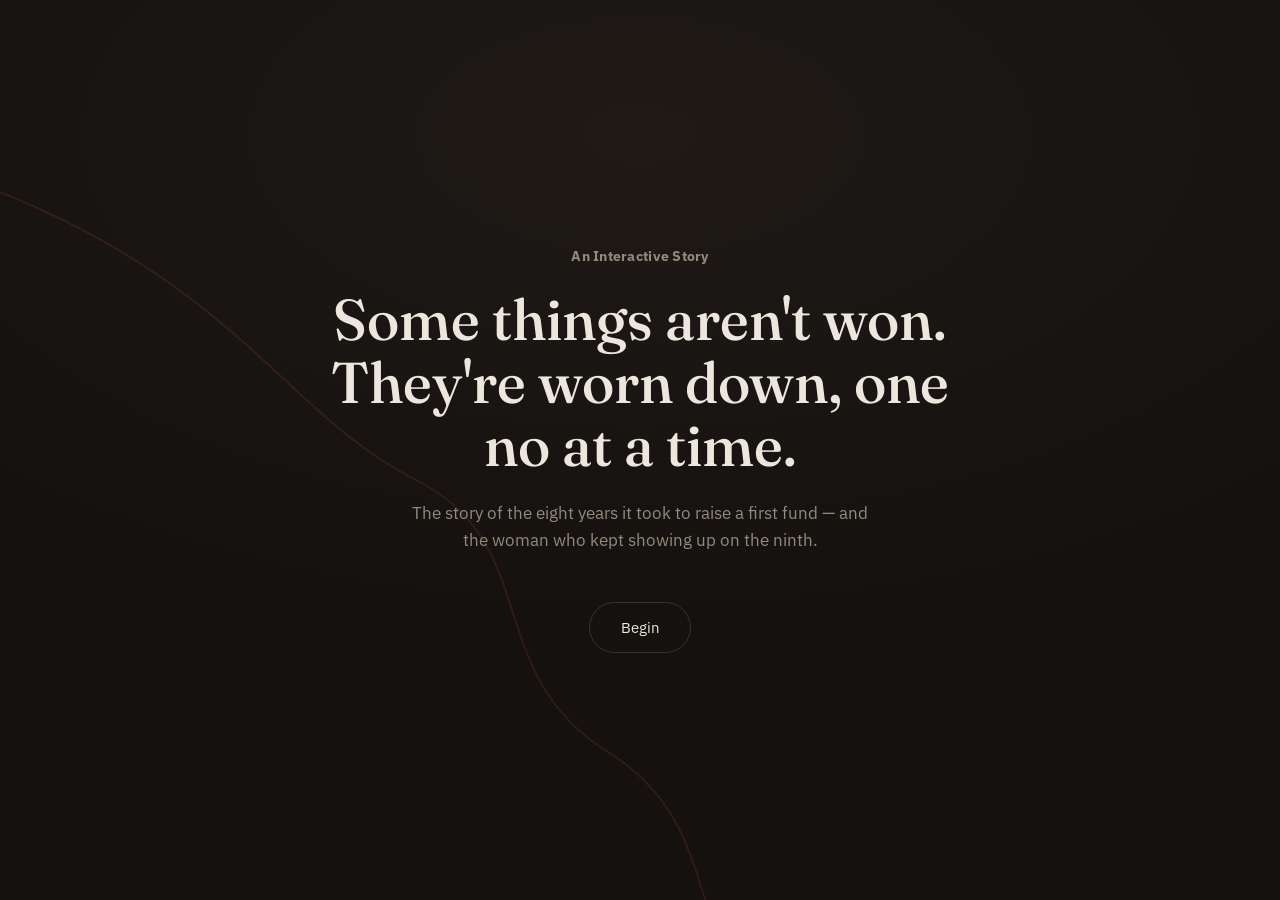
==== index.html @ e9716ac6 "Add index.html entrypoint and fix rendering issues" ====
<!DOCTYPE html>
<html lang="en">
<head>
<meta charset="UTF-8">
<meta name="viewport" content="width=device-width, initial-scale=1.0">
<title>Eight Years — an Aruwa Capital story</title>
<link rel="preconnect" href="https://fonts.googleapis.com">
<link rel="preconnect" href="https://fonts.gstatic.com" crossorigin>
<link href="https://fonts.googleapis.com/css2?family=Fraunces:ital,opsz,wght@0,9..144,300;0,9..144,500;0,9..144,600;1,9..144,400&family=IBM+Plex+Sans:wght@400;500&display=swap" rel="stylesheet">
<style>
  :root{
    --bg:#14110F;
    --panel:#1C1815;
    --rust:#B5502E;
    --rust-soft:#8C4026;
    --gold:#C9A227;
    --text:#EDE6DC;
    --muted:#93897C;
    --line:#3A322C;
  }
  *{box-sizing:border-box;}
  html,body{margin:0;padding:0;}
  body{
    background:var(--bg);
    color:var(--text);
    font-family:'IBM Plex Sans', sans-serif;
    overflow-x:hidden;
  }
  @media (prefers-reduced-motion: no-preference){
    html{scroll-behavior:smooth;}
    .scroller{scroll-behavior:smooth;}
  }

  .serif{font-family:'Fraunces', serif;}

  .scroller{
    height:100vh;
    overflow-y:scroll;
    scroll-snap-type:y proximity;
    -webkit-overflow-scrolling:touch;
  }
  section{
    min-height:100vh;
    width:100%;
    display:flex;
    align-items:center;
    justify-content:center;
    scroll-snap-align:start;
    position:relative;
    padding:8vh 6vw;
    text-align:center;
  }

  /* progress rail */
  .rail{
    position:fixed;
    right:22px;
    top:50%;
    transform:translateY(-50%);
    display:flex;
    flex-direction:column;
    gap:10px;
    z-index:20;
  }
  .rail i{
    width:5px;height:5px;border-radius:50%;
    background:var(--line);
    display:block;
    cursor:pointer;
    padding:4px;
    background-clip:content-box;
    transition:background .4s ease, transform .4s ease;
  }
  .rail i.active{background:var(--rust);background-clip:content-box;transform:scale(1.8);}
  @media (max-width:640px){ .rail{display:none;} }

  .fade-up{
    opacity:0;
    transform:translateY(18px);
    transition:opacity .9s ease, transform .9s ease;
  }
  .in-view .fade-up{opacity:1;transform:translateY(0);}
  .fade-up.d1{transition-delay:.12s;}
  .fade-up.d2{transition-delay:.28s;}
  .fade-up.d3{transition-delay:.44s;}

  /* --- Hero --- */
  #hero{background:radial-gradient(120% 90% at 50% 15%, #1F1A16 0%, var(--bg) 60%);}
  .crack{
    position:absolute; inset:0; z-index:0; opacity:.5; pointer-events:none;
  }
  .hero-inner{position:relative; z-index:1; max-width:640px;}
  .hero-eyebrow{
    color:var(--muted); font-size:.85rem; letter-spacing:.02em; margin-bottom:1.4rem;
  }
  .hero-title{
    font-family:'Fraunces', serif;
    font-weight:500;
    font-size:clamp(2.2rem, 6vw, 3.6rem);
    line-height:1.1;
    margin:0 0 1.4rem;
  }
  .hero-sub{
    color:var(--muted);
    font-size:1.05rem;
    max-width:460px;
    margin:0 auto 3rem;
    line-height:1.6;
  }
  .begin{
    border:1px solid var(--line);
    background:transparent;
    color:var(--text);
    font-family:'IBM Plex Sans', sans-serif;
    font-size:.95rem;
    padding:.9rem 1.9rem;
    border-radius:999px;
    cursor:pointer;
    transition:border-color .3s ease, background .3s ease;
  }
  .begin:hover{border-color:var(--rust); background:rgba(181,80,46,.08);}
  .begin:focus-visible{outline:2px solid var(--gold); outline-offset:3px;}

  /* --- 29 --- */
  .bignum{
    font-family:'Fraunces', serif;
    font-weight:300;
    font-size:clamp(6rem, 26vw, 15rem);
    line-height:.85;
    color:var(--rust);
    margin:0;
  }
  .num-cap{
    font-size:1.15rem;
    max-width:420px;
    margin:1.6rem auto 0;
    line-height:1.65;
    color:var(--text);
  }
  .num-cap b{color:var(--gold); font-weight:500;}

  /* --- years sequence --- */
  #years{flex-direction:column; gap:2.4rem;}
  .years-head{max-width:480px;}
  .years-head p{color:var(--muted); line-height:1.6; font-size:1rem;}
  .years-head h2{font-family:'Fraunces', serif; font-weight:500; font-size:clamp(1.6rem,4vw,2.2rem); margin:.4rem 0 0;}
  .track{
    display:flex; align-items:center; gap:2.6rem;
    max-width:520px; width:100%;
  }
  .yr-num{
    font-family:'Fraunces', serif;
    font-size:3.2rem;
    color:var(--muted);
    width:2.4ch;
    text-align:right;
    flex-shrink:0;
    font-variant-numeric:tabular-nums;
  }
  .yr-status{
    text-align:left;
    font-size:1.15rem;
    color:var(--text);
    min-height:1.6em;
  }
  .yr-status.breakthrough{color:var(--gold); font-family:'Fraunces', serif; font-size:1.5rem; font-style:italic;}
  .next-btn{
    margin-top:.6rem;
    background:none;
    border:none;
    color:var(--muted);
    font-family:'IBM Plex Sans', sans-serif;
    font-size:.85rem;
    cursor:pointer;
    border-bottom:1px solid var(--line);
    padding-bottom:2px;
  }
  .next-btn:hover{color:var(--rust); border-color:var(--rust);}
  .next-btn:disabled{opacity:0; pointer-events:none;}

  /* --- aruwa reveal --- */
  #aruwa{background:linear-gradient(180deg, var(--bg) 0%, var(--panel) 100%);}
  .aruwa-name{
    font-family:'Fraunces', serif;
    font-weight:600;
    font-size:clamp(2.4rem, 7vw, 4.2rem);
    margin:0 0 .6rem;
  }
  .aruwa-tag{color:var(--muted); font-size:1rem; margin-bottom:2.4rem;}
  .aruwa-body{max-width:520px; margin:0 auto; line-height:1.75; font-size:1.05rem; color:var(--text);}
  .aruwa-body strong{color:var(--gold); font-weight:500;}

  /* --- numbers --- */
  #numbers{background:var(--panel);}
  .stat-grid{
    display:grid;
    grid-template-columns:repeat(3, minmax(140px,1fr));
    gap:2.4rem 1.6rem;
    max-width:760px;
    width:100%;
  }
  @media (max-width:680px){ .stat-grid{grid-template-columns:1fr;} }
  .stat{border-top:1px solid var(--line); padding-top:1.1rem;}
  .stat .v{font-family:'Fraunces', serif; font-size:2rem; color:var(--rust);}
  .stat .l{color:var(--muted); font-size:.9rem; margin-top:.35rem; line-height:1.5;}

  .sector-row{
    margin-top:3rem; display:flex; flex-wrap:wrap; gap:.6rem; justify-content:center; max-width:640px;
  }
  .chip{
    border:1px solid var(--line);
    color:var(--muted);
    font-size:.82rem;
    padding:.4rem 1rem;
    border-radius:999px;
  }

  /* --- closing --- */
  #closing{background:var(--bg);}
  .closing-inner{max-width:520px;}
  .closing-line{
    font-family:'Fraunces', serif;
    font-size:clamp(1.5rem, 4.5vw, 2.1rem);
    line-height:1.35;
    margin:0 0 2.2rem;
  }
  .closing-line em{color:var(--gold); font-style:italic;}
  .prompt{color:var(--muted); font-size:.95rem; margin-bottom:1rem;}
  textarea{
    width:100%;
    background:var(--panel);
    border:1px solid var(--line);
    color:var(--text);
    font-family:'IBM Plex Sans', sans-serif;
    font-size:1rem;
    border-radius:10px;
    padding:1rem;
    resize:none;
    min-height:90px;
  }
  textarea:focus-visible{outline:2px solid var(--gold); outline-offset:2px;}
  .reflect-btn{
    margin-top:1rem;
    border:1px solid var(--rust);
    background:var(--rust-soft);
    color:var(--text);
    font-family:'IBM Plex Sans', sans-serif;
    font-size:.9rem;
    padding:.75rem 1.6rem;
    border-radius:999px;
    cursor:pointer;
  }
  .reflect-btn:hover{background:var(--rust);}
  .reflection{
    margin-top:1.6rem;
    font-family:'Fraunces', serif;
    font-style:italic;
    color:var(--gold);
    min-height:1.4em;
    font-size:1.05rem;
  }
  .signature{
    margin-top:4rem;
    padding-top:2rem;
    border-top:1px solid var(--line);
  }
  .signature .n{font-family:'Fraunces', serif; font-size:1.3rem;}
  .signature .r{color:var(--muted); font-size:.9rem; margin-top:.3rem;}
</style>
</head>
<body>

<div class="rail" aria-hidden="true">
  <i data-dot="hero" class="active" title="Introduction"></i>
  <i data-dot="leap" title="The Leap"></i>
  <i data-dot="years" title="Eight Years"></i>
  <i data-dot="aruwa" title="Aruwa Capital"></i>
  <i data-dot="numbers" title="Impact & Numbers"></i>
  <i data-dot="closing" title="Reflection"></i>
</div>

<div class="scroller" id="scroller">

  <section id="hero" class="in-view">
    <svg class="crack" viewBox="0 0 800 800" preserveAspectRatio="none">
      <path d="M0,120 C150,180 180,260 260,300 C340,340 300,420 380,470 C460,520 420,600 500,650 C560,690 600,740 800,760"
        fill="none" stroke="#B5502E" stroke-width="1.2" opacity="0.35"/>
    </svg>
    <div class="hero-inner">
      <div class="hero-eyebrow fade-up"><b>An Interactive Story</b></div>
      <h1 class="hero-title fade-up d1">Some things aren't won.<br>They're worn down, one no at a time.</h1>
      <p class="hero-sub fade-up d2">The story of the eight years it took to raise a first fund — and the woman who kept showing up on the ninth.</p>
      <button class="begin fade-up d3" id="beginBtn">Begin</button>
    </div>
  </section>

  <section id="leap">
    <div>
      <p class="bignum fade-up">29</p>
      <p class="num-cap fade-up d1">The age she left a stable career in investment banking and private equity to build something with no guarantee it would work — <b>her own fund</b>.</p>
    </div>
  </section>

  <section id="years">
    <div class="years-head fade-up">
      <p>Before there was a fund, there was a founder asking for money, again and again.</p>
      <h2 id="yearsHeading">Eight years of fundraising.</h2>
    </div>
    <div class="track fade-up d1">
      <div class="yr-num" id="yrNum">1</div>
      <div>
        <div class="yr-status" id="yrStatus">Not yet.</div>
        <button class="next-btn" id="nextYear">next year →</button>
      </div>
    </div>
  </section>

  <section id="aruwa">
    <div>
      <p class="aruwa-name fade-up">Aruwa Capital Management</p>
      <p class="aruwa-tag fade-up d1">Founded by Adesuwa Rhodes</p>
      <p class="aruwa-body fade-up d2">One of the few <strong>women-owned and women-led</strong> private equity funds in Africa, backing rapidly growing, overlooked businesses across <strong>Nigeria and Ghana</strong> — built on the belief that capital allocated through a gender lens returns more, to more people.</p>
    </div>
  </section>

  <section id="numbers">
    <div>
      <div class="stat-grid">
        <div class="stat fade-up"><div class="v">$80M</div><div class="l">investment platform built from that first close</div></div>
        <div class="stat fade-up d1"><div class="v">2</div><div class="l">funds raised — Aruwa Fund I and Fund II</div></div>
        <div class="stat fade-up d2"><div class="v">3x+</div><div class="l">realised return on capital exited to date</div></div>
      </div>
      <div class="sector-row fade-up d2">
        <span class="chip">Healthcare</span>
        <span class="chip">Fintech</span>
        <span class="chip">Consumer goods</span>
        <span class="chip">Renewable energy</span>
        <span class="chip">Wellness</span>
      </div>
    </div>
  </section>

  <section id="closing">
    <div class="closing-inner">
      <p class="closing-line fade-up">She didn't wait for a seat at the table.<br>She <em>built one</em>, and pulled up chairs for others.</p>
      <p class="prompt fade-up d1">Your turn — what are you building, and how long have you been at it?</p>
      <textarea class="fade-up d1" id="userInput" placeholder="I'm building…" aria-label="What are you building?"></textarea>
      <div>
        <button class="reflect-btn fade-up d1" id="reflectBtn">Reflect it back</button>
      </div>
      <p class="reflection" id="reflection"></p>
      <div class="signature fade-up d2">
        <div class="n">Adesuwa Rhodes</div>
        <div class="r">Founder &amp; Managing Partner, Aruwa Capital Management</div>
      </div>
    </div>
  </section>

</div>

<script>
  // scroll to next section
  const beginBtn = document.getElementById('beginBtn');
  if (beginBtn) {
    beginBtn.addEventListener('click', () => {
      document.getElementById('leap').scrollIntoView({behavior:'smooth'});
    });
  }

  // reveal-on-view & dot navigation
  const sections = document.querySelectorAll('section');
  const dots = document.querySelectorAll('.rail i');

  function updateActiveDot(id) {
    dots.forEach(d => {
      if (d.getAttribute('data-dot') === id) {
        d.classList.add('active');
      } else {
        d.classList.remove('active');
      }
    });
  }

  // Clickable rail navigation
  dots.forEach(dot => {
    dot.addEventListener('click', () => {
      const targetId = dot.getAttribute('data-dot');
      const targetEl = document.getElementById(targetId);
      if (targetEl) {
        targetEl.scrollIntoView({behavior:'smooth'});
      }
    });
  });

  if ('IntersectionObserver' in window) {
    const io = new IntersectionObserver((entries) => {
      entries.forEach(e => {
        if(e.isIntersecting){
          e.target.classList.add('in-view');
          updateActiveDot(e.target.id);
        }
      });
    }, {threshold: 0.2});
    sections.forEach(s => io.observe(s));
  } else {
    // Fallback if IntersectionObserver is unsupported
    sections.forEach(s => s.classList.add('in-view'));
  }

  // eight years sequence
  const yrNum = document.getElementById('yrNum');
  const yrStatus = document.getElementById('yrStatus');
  const nextYear = document.getElementById('nextYear');
  const yearsHeading = document.getElementById('yearsHeading');
  let year = 1;
  const total = 8;
  if (nextYear) {
    nextYear.addEventListener('click', () => {
      if(year < total){
        year++;
        yrNum.textContent = year;
        yrStatus.textContent = 'Not yet.';
        yrStatus.classList.remove('breakthrough');
        if(year === total){
          nextYear.textContent = 'see what happened →';
        }
      } else {
        yrStatus.textContent = 'First close.';
        yrStatus.classList.add('breakthrough');
        yearsHeading.textContent = 'Persistence compounds too.';
        nextYear.disabled = true;
        setTimeout(() => {
          document.getElementById('aruwa').scrollIntoView({behavior:'smooth'});
        }, 1400);
      }
    });
  }

  // closing reflection — simple local response, no server involved
  const reflectBtn = document.getElementById('reflectBtn');
  const userInput = document.getElementById('userInput');
  const reflection = document.getElementById('reflection');
  const lines = [
    "That's a fund thesis in the making. Keep making the case.",
    "Somewhere between year one and the close, this becomes the story you tell.",
    "Write that down somewhere. You'll want to remember exactly how it started.",
    "The no's are data, not verdicts. Keep going.",
  ];
  if (reflectBtn && userInput && reflection) {
    reflectBtn.addEventListener('click', () => {
      if(userInput.value.trim().length === 0){
        reflection.textContent = 'Type something first — even one line.';
        return;
      }
      reflection.textContent = lines[Math.floor(Math.random()*lines.length)];
    });
  }
</script>

</body>
</html>
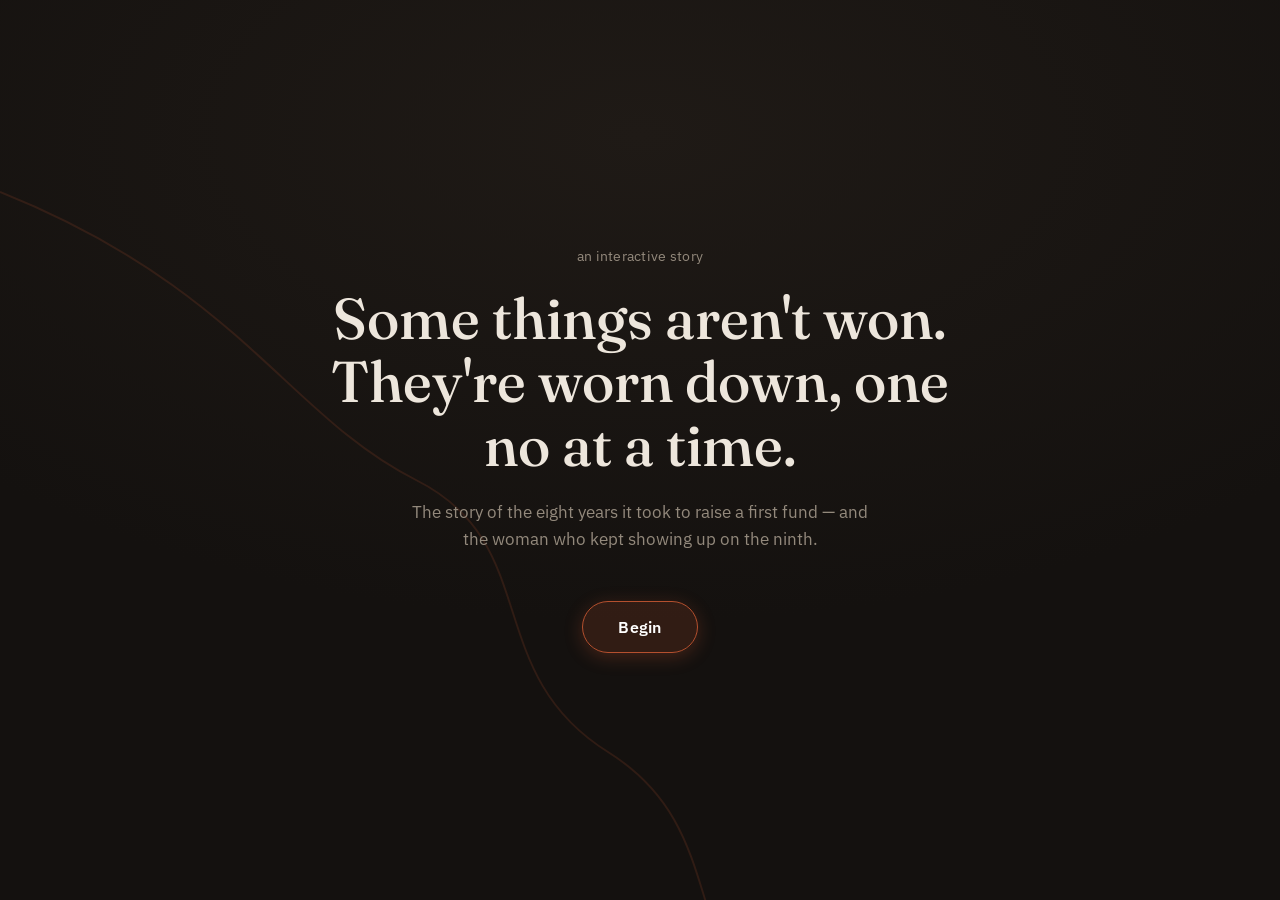
==== commit 9394f392: "Enhance button styles with bolder typography, borders, shadows, and interactive states" ====
--- a/index.html
+++ b/index.html
@@ -6,14 +6,16 @@
 <title>Eight Years — an Aruwa Capital story</title>
 <link rel="preconnect" href="https://fonts.googleapis.com">
 <link rel="preconnect" href="https://fonts.gstatic.com" crossorigin>
-<link href="https://fonts.googleapis.com/css2?family=Fraunces:ital,opsz,wght@0,9..144,300;0,9..144,500;0,9..144,600;1,9..144,400&family=IBM+Plex+Sans:wght@400;500&display=swap" rel="stylesheet">
+<link href="https://fonts.googleapis.com/css2?family=Fraunces:ital,opsz,wght@0,9..144,300;0,9..144,500;0,9..144,600;1,9..144,400&family=IBM+Plex+Sans:wght@400;500;600;700&display=swap" rel="stylesheet">
 <style>
   :root{
     --bg:#14110F;
     --panel:#1C1815;
     --rust:#B5502E;
+    --rust-bright:#D45F37;
     --rust-soft:#8C4026;
     --gold:#C9A227;
+    --gold-bright:#E0B738;
     --text:#EDE6DC;
     --muted:#93897C;
     --line:#3A322C;
@@ -63,7 +65,7 @@
     z-index:20;
   }
   .rail i{
-    width:5px;height:5px;border-radius:50%;
+    width:6px;height:6px;border-radius:50%;
     background:var(--line);
     display:block;
     cursor:pointer;
@@ -108,17 +110,31 @@
     line-height:1.6;
   }
   .begin{
-    border:1px solid var(--line);
-    background:transparent;
-    color:var(--text);
+    display:inline-block;
+    border:1.5px solid var(--rust);
+    background:rgba(181,80,46,0.18);
+    color:#FFFFFF;
     font-family:'IBM Plex Sans', sans-serif;
-    font-size:.95rem;
-    padding:.9rem 1.9rem;
+    font-size:1rem;
+    font-weight:600;
+    letter-spacing:.02em;
+    padding:.95rem 2.2rem;
     border-radius:999px;
     cursor:pointer;
-    transition:border-color .3s ease, background .3s ease;
-  }
-  .begin:hover{border-color:var(--rust); background:rgba(181,80,46,.08);}
+    box-shadow:0 4px 18px rgba(181,80,46,0.3);
+    transition:all .25s ease;
+  }
+  .begin:hover{
+    border-color:var(--rust-bright);
+    background:var(--rust);
+    color:#FFFFFF;
+    transform:translateY(-2px);
+    box-shadow:0 8px 24px rgba(181,80,46,0.5);
+  }
+  .begin:active{
+    transform:translateY(0);
+    box-shadow:0 3px 10px rgba(181,80,46,0.3);
+  }
   .begin:focus-visible{outline:2px solid var(--gold); outline-offset:3px;}
 
   /* --- 29 --- */
@@ -166,16 +182,29 @@
   .yr-status.breakthrough{color:var(--gold); font-family:'Fraunces', serif; font-size:1.5rem; font-style:italic;}
   .next-btn{
     margin-top:.6rem;
-    background:none;
-    border:none;
-    color:var(--muted);
+    display:inline-flex;
+    align-items:center;
+    gap:6px;
+    background:rgba(181,80,46,0.15);
+    border:1.5px solid var(--rust);
+    color:var(--text);
     font-family:'IBM Plex Sans', sans-serif;
-    font-size:.85rem;
+    font-size:.95rem;
+    font-weight:600;
     cursor:pointer;
-    border-bottom:1px solid var(--line);
-    padding-bottom:2px;
-  }
-  .next-btn:hover{color:var(--rust); border-color:var(--rust);}
+    padding:.55rem 1.3rem;
+    border-radius:999px;
+    box-shadow:0 3px 12px rgba(181,80,46,0.2);
+    transition:all .25s ease;
+  }
+  .next-btn:hover{
+    background:var(--rust);
+    color:#FFFFFF;
+    border-color:var(--rust-bright);
+    box-shadow:0 6px 18px rgba(181,80,46,0.45);
+    transform:translateY(-1px);
+  }
+  .next-btn:active{transform:translateY(0);}
   .next-btn:disabled{opacity:0; pointer-events:none;}
 
   /* --- aruwa reveal --- */
@@ -241,16 +270,26 @@
   textarea:focus-visible{outline:2px solid var(--gold); outline-offset:2px;}
   .reflect-btn{
     margin-top:1rem;
-    border:1px solid var(--rust);
-    background:var(--rust-soft);
-    color:var(--text);
+    border:1.5px solid var(--rust);
+    background:var(--rust);
+    color:#FFFFFF;
     font-family:'IBM Plex Sans', sans-serif;
-    font-size:.9rem;
-    padding:.75rem 1.6rem;
+    font-size:.95rem;
+    font-weight:600;
+    letter-spacing:.02em;
+    padding:.85rem 2rem;
     border-radius:999px;
     cursor:pointer;
-  }
-  .reflect-btn:hover{background:var(--rust);}
+    box-shadow:0 4px 18px rgba(181,80,46,0.4);
+    transition:all .25s ease;
+  }
+  .reflect-btn:hover{
+    background:var(--rust-bright);
+    border-color:var(--rust-bright);
+    box-shadow:0 8px 24px rgba(181,80,46,0.55);
+    transform:translateY(-2px);
+  }
+  .reflect-btn:active{transform:translateY(0);}
   .reflection{
     margin-top:1.6rem;
     font-family:'Fraunces', serif;
@@ -266,6 +305,30 @@
   }
   .signature .n{font-family:'Fraunces', serif; font-size:1.3rem;}
   .signature .r{color:var(--muted); font-size:.9rem; margin-top:.3rem;}
+  .next-piece{margin-top:2rem;}
+  .next-piece a{
+    display:inline-flex;
+    align-items:center;
+    gap:8px;
+    color:var(--gold);
+    background:rgba(201,162,39,0.1);
+    border:1.5px solid var(--gold);
+    padding:.75rem 1.6rem;
+    border-radius:999px;
+    text-decoration:none;
+    font-size:.95rem;
+    font-weight:600;
+    box-shadow:0 4px 16px rgba(201,162,39,0.2);
+    transition:all .25s ease;
+  }
+  .next-piece a:hover{
+    background:var(--gold);
+    color:#14110F;
+    border-color:var(--gold-bright);
+    box-shadow:0 6px 22px rgba(201,162,39,0.45);
+    transform:translateY(-2px);
+  }
+  .next-piece a:active{transform:translateY(0);}
 </style>
 </head>
 <body>
@@ -287,7 +350,7 @@
         fill="none" stroke="#B5502E" stroke-width="1.2" opacity="0.35"/>
     </svg>
     <div class="hero-inner">
-      <div class="hero-eyebrow fade-up"><b>An Interactive Story</b></div>
+      <div class="hero-eyebrow fade-up">an interactive story</div>
       <h1 class="hero-title fade-up d1">Some things aren't won.<br>They're worn down, one no at a time.</h1>
       <p class="hero-sub fade-up d2">The story of the eight years it took to raise a first fund — and the woman who kept showing up on the ninth.</p>
       <button class="begin fade-up d3" id="beginBtn">Begin</button>
@@ -353,6 +416,9 @@
         <div class="n">Adesuwa Rhodes</div>
         <div class="r">Founder &amp; Managing Partner, Aruwa Capital Management</div>
       </div>
+      <p class="next-piece fade-up d2">
+        <a href="rhodes-effect.html">See what that first close set in motion →</a>
+      </p>
     </div>
   </section>
 
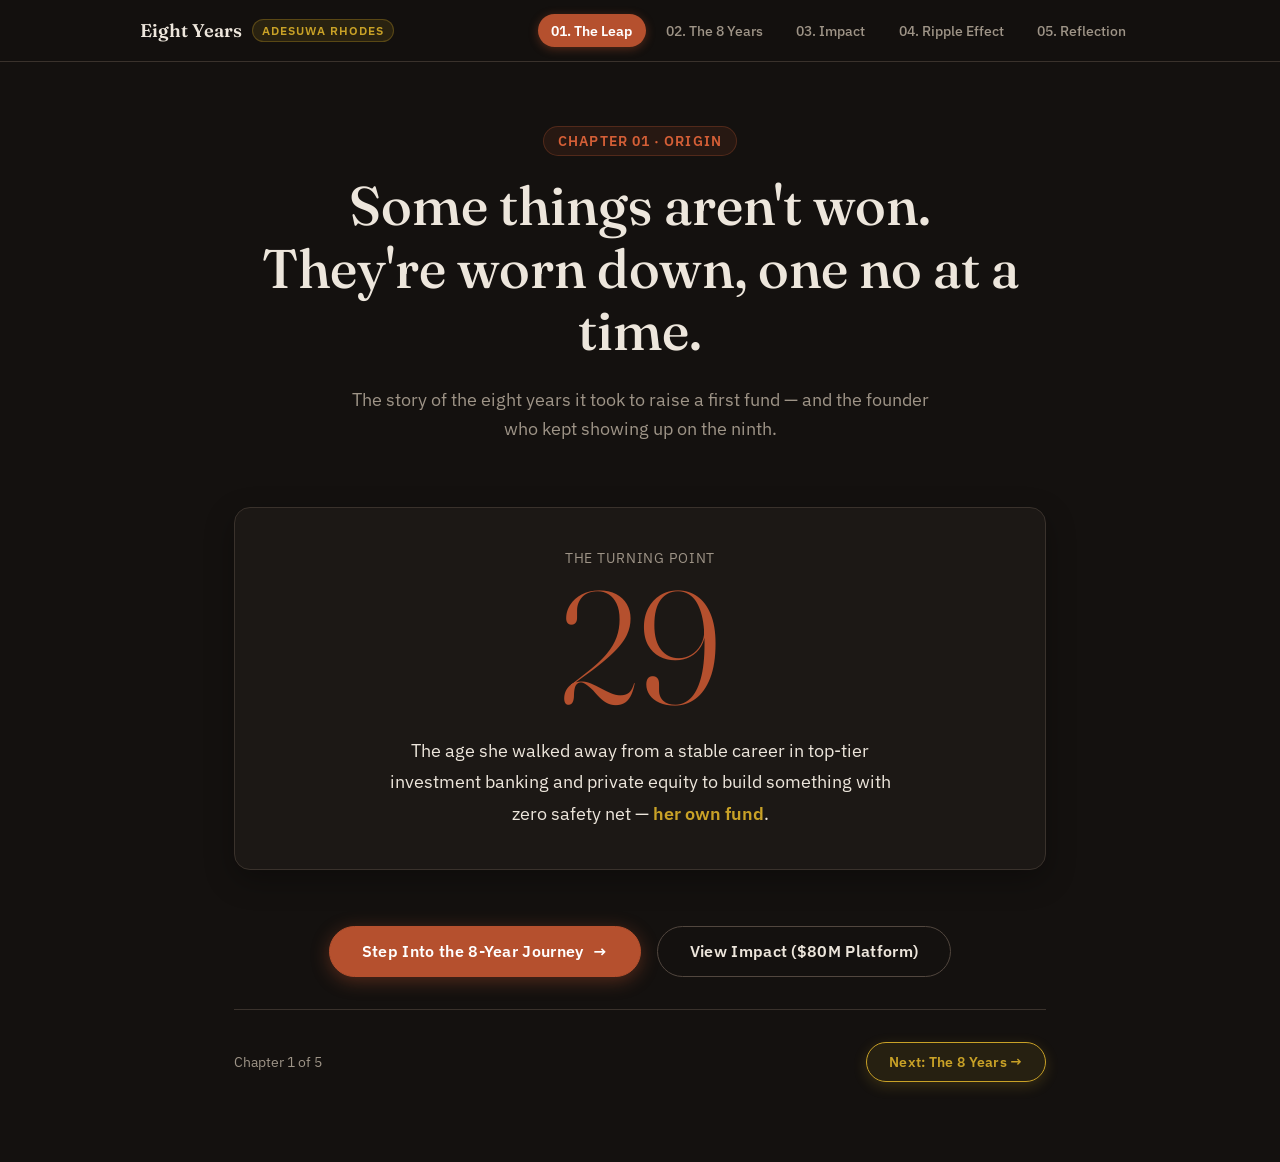
==== commit 2c563dcf: "Refactor into multi-page actionable chapters with top navigation, cohesive design system, and bold C" ====
--- a/index.html
+++ b/index.html
@@ -3,525 +3,90 @@
 <head>
 <meta charset="UTF-8">
 <meta name="viewport" content="width=device-width, initial-scale=1.0">
-<title>Eight Years — an Aruwa Capital story</title>
+<title>The Leap — Eight Years | An Aruwa Capital Story</title>
 <link rel="preconnect" href="https://fonts.googleapis.com">
 <link rel="preconnect" href="https://fonts.gstatic.com" crossorigin>
 <link href="https://fonts.googleapis.com/css2?family=Fraunces:ital,opsz,wght@0,9..144,300;0,9..144,500;0,9..144,600;1,9..144,400&family=IBM+Plex+Sans:wght@400;500;600;700&display=swap" rel="stylesheet">
+<link rel="stylesheet" href="style.css">
 <style>
-  :root{
-    --bg:#14110F;
-    --panel:#1C1815;
-    --rust:#B5502E;
-    --rust-bright:#D45F37;
-    --rust-soft:#8C4026;
-    --gold:#C9A227;
-    --gold-bright:#E0B738;
-    --text:#EDE6DC;
-    --muted:#93897C;
-    --line:#3A322C;
+  .bignum {
+    font-family: 'Fraunces', serif;
+    font-weight: 300;
+    font-size: clamp(5rem, 18vw, 10rem);
+    line-height: 0.9;
+    color: var(--rust);
+    margin: 0.5rem 0 1rem;
   }
-  *{box-sizing:border-box;}
-  html,body{margin:0;padding:0;}
-  body{
-    background:var(--bg);
-    color:var(--text);
-    font-family:'IBM Plex Sans', sans-serif;
-    overflow-x:hidden;
+  .leap-quote {
+    font-size: 1.15rem;
+    line-height: 1.7;
+    color: var(--text);
+    max-width: 520px;
+    margin: 0 auto;
   }
-  @media (prefers-reduced-motion: no-preference){
-    html{scroll-behavior:smooth;}
-    .scroller{scroll-behavior:smooth;}
+  .leap-quote b {
+    color: var(--gold);
+    font-weight: 600;
   }
-
-  .serif{font-family:'Fraunces', serif;}
-
-  .scroller{
-    height:100vh;
-    overflow-y:scroll;
-    scroll-snap-type:y proximity;
-    -webkit-overflow-scrolling:touch;
-  }
-  section{
-    min-height:100vh;
-    width:100%;
-    display:flex;
-    align-items:center;
-    justify-content:center;
-    scroll-snap-align:start;
-    position:relative;
-    padding:8vh 6vw;
-    text-align:center;
-  }
-
-  /* progress rail */
-  .rail{
-    position:fixed;
-    right:22px;
-    top:50%;
-    transform:translateY(-50%);
-    display:flex;
-    flex-direction:column;
-    gap:10px;
-    z-index:20;
-  }
-  .rail i{
-    width:6px;height:6px;border-radius:50%;
-    background:var(--line);
-    display:block;
-    cursor:pointer;
-    padding:4px;
-    background-clip:content-box;
-    transition:background .4s ease, transform .4s ease;
-  }
-  .rail i.active{background:var(--rust);background-clip:content-box;transform:scale(1.8);}
-  @media (max-width:640px){ .rail{display:none;} }
-
-  .fade-up{
-    opacity:0;
-    transform:translateY(18px);
-    transition:opacity .9s ease, transform .9s ease;
-  }
-  .in-view .fade-up{opacity:1;transform:translateY(0);}
-  .fade-up.d1{transition-delay:.12s;}
-  .fade-up.d2{transition-delay:.28s;}
-  .fade-up.d3{transition-delay:.44s;}
-
-  /* --- Hero --- */
-  #hero{background:radial-gradient(120% 90% at 50% 15%, #1F1A16 0%, var(--bg) 60%);}
-  .crack{
-    position:absolute; inset:0; z-index:0; opacity:.5; pointer-events:none;
-  }
-  .hero-inner{position:relative; z-index:1; max-width:640px;}
-  .hero-eyebrow{
-    color:var(--muted); font-size:.85rem; letter-spacing:.02em; margin-bottom:1.4rem;
-  }
-  .hero-title{
-    font-family:'Fraunces', serif;
-    font-weight:500;
-    font-size:clamp(2.2rem, 6vw, 3.6rem);
-    line-height:1.1;
-    margin:0 0 1.4rem;
-  }
-  .hero-sub{
-    color:var(--muted);
-    font-size:1.05rem;
-    max-width:460px;
-    margin:0 auto 3rem;
-    line-height:1.6;
-  }
-  .begin{
-    display:inline-block;
-    border:1.5px solid var(--rust);
-    background:rgba(181,80,46,0.18);
-    color:#FFFFFF;
-    font-family:'IBM Plex Sans', sans-serif;
-    font-size:1rem;
-    font-weight:600;
-    letter-spacing:.02em;
-    padding:.95rem 2.2rem;
-    border-radius:999px;
-    cursor:pointer;
-    box-shadow:0 4px 18px rgba(181,80,46,0.3);
-    transition:all .25s ease;
-  }
-  .begin:hover{
-    border-color:var(--rust-bright);
-    background:var(--rust);
-    color:#FFFFFF;
-    transform:translateY(-2px);
-    box-shadow:0 8px 24px rgba(181,80,46,0.5);
-  }
-  .begin:active{
-    transform:translateY(0);
-    box-shadow:0 3px 10px rgba(181,80,46,0.3);
-  }
-  .begin:focus-visible{outline:2px solid var(--gold); outline-offset:3px;}
-
-  /* --- 29 --- */
-  .bignum{
-    font-family:'Fraunces', serif;
-    font-weight:300;
-    font-size:clamp(6rem, 26vw, 15rem);
-    line-height:.85;
-    color:var(--rust);
-    margin:0;
-  }
-  .num-cap{
-    font-size:1.15rem;
-    max-width:420px;
-    margin:1.6rem auto 0;
-    line-height:1.65;
-    color:var(--text);
-  }
-  .num-cap b{color:var(--gold); font-weight:500;}
-
-  /* --- years sequence --- */
-  #years{flex-direction:column; gap:2.4rem;}
-  .years-head{max-width:480px;}
-  .years-head p{color:var(--muted); line-height:1.6; font-size:1rem;}
-  .years-head h2{font-family:'Fraunces', serif; font-weight:500; font-size:clamp(1.6rem,4vw,2.2rem); margin:.4rem 0 0;}
-  .track{
-    display:flex; align-items:center; gap:2.6rem;
-    max-width:520px; width:100%;
-  }
-  .yr-num{
-    font-family:'Fraunces', serif;
-    font-size:3.2rem;
-    color:var(--muted);
-    width:2.4ch;
-    text-align:right;
-    flex-shrink:0;
-    font-variant-numeric:tabular-nums;
-  }
-  .yr-status{
-    text-align:left;
-    font-size:1.15rem;
-    color:var(--text);
-    min-height:1.6em;
-  }
-  .yr-status.breakthrough{color:var(--gold); font-family:'Fraunces', serif; font-size:1.5rem; font-style:italic;}
-  .next-btn{
-    margin-top:.6rem;
-    display:inline-flex;
-    align-items:center;
-    gap:6px;
-    background:rgba(181,80,46,0.15);
-    border:1.5px solid var(--rust);
-    color:var(--text);
-    font-family:'IBM Plex Sans', sans-serif;
-    font-size:.95rem;
-    font-weight:600;
-    cursor:pointer;
-    padding:.55rem 1.3rem;
-    border-radius:999px;
-    box-shadow:0 3px 12px rgba(181,80,46,0.2);
-    transition:all .25s ease;
-  }
-  .next-btn:hover{
-    background:var(--rust);
-    color:#FFFFFF;
-    border-color:var(--rust-bright);
-    box-shadow:0 6px 18px rgba(181,80,46,0.45);
-    transform:translateY(-1px);
-  }
-  .next-btn:active{transform:translateY(0);}
-  .next-btn:disabled{opacity:0; pointer-events:none;}
-
-  /* --- aruwa reveal --- */
-  #aruwa{background:linear-gradient(180deg, var(--bg) 0%, var(--panel) 100%);}
-  .aruwa-name{
-    font-family:'Fraunces', serif;
-    font-weight:600;
-    font-size:clamp(2.4rem, 7vw, 4.2rem);
-    margin:0 0 .6rem;
-  }
-  .aruwa-tag{color:var(--muted); font-size:1rem; margin-bottom:2.4rem;}
-  .aruwa-body{max-width:520px; margin:0 auto; line-height:1.75; font-size:1.05rem; color:var(--text);}
-  .aruwa-body strong{color:var(--gold); font-weight:500;}
-
-  /* --- numbers --- */
-  #numbers{background:var(--panel);}
-  .stat-grid{
-    display:grid;
-    grid-template-columns:repeat(3, minmax(140px,1fr));
-    gap:2.4rem 1.6rem;
-    max-width:760px;
-    width:100%;
-  }
-  @media (max-width:680px){ .stat-grid{grid-template-columns:1fr;} }
-  .stat{border-top:1px solid var(--line); padding-top:1.1rem;}
-  .stat .v{font-family:'Fraunces', serif; font-size:2rem; color:var(--rust);}
-  .stat .l{color:var(--muted); font-size:.9rem; margin-top:.35rem; line-height:1.5;}
-
-  .sector-row{
-    margin-top:3rem; display:flex; flex-wrap:wrap; gap:.6rem; justify-content:center; max-width:640px;
-  }
-  .chip{
-    border:1px solid var(--line);
-    color:var(--muted);
-    font-size:.82rem;
-    padding:.4rem 1rem;
-    border-radius:999px;
-  }
-
-  /* --- closing --- */
-  #closing{background:var(--bg);}
-  .closing-inner{max-width:520px;}
-  .closing-line{
-    font-family:'Fraunces', serif;
-    font-size:clamp(1.5rem, 4.5vw, 2.1rem);
-    line-height:1.35;
-    margin:0 0 2.2rem;
-  }
-  .closing-line em{color:var(--gold); font-style:italic;}
-  .prompt{color:var(--muted); font-size:.95rem; margin-bottom:1rem;}
-  textarea{
-    width:100%;
-    background:var(--panel);
-    border:1px solid var(--line);
-    color:var(--text);
-    font-family:'IBM Plex Sans', sans-serif;
-    font-size:1rem;
-    border-radius:10px;
-    padding:1rem;
-    resize:none;
-    min-height:90px;
-  }
-  textarea:focus-visible{outline:2px solid var(--gold); outline-offset:2px;}
-  .reflect-btn{
-    margin-top:1rem;
-    border:1.5px solid var(--rust);
-    background:var(--rust);
-    color:#FFFFFF;
-    font-family:'IBM Plex Sans', sans-serif;
-    font-size:.95rem;
-    font-weight:600;
-    letter-spacing:.02em;
-    padding:.85rem 2rem;
-    border-radius:999px;
-    cursor:pointer;
-    box-shadow:0 4px 18px rgba(181,80,46,0.4);
-    transition:all .25s ease;
-  }
-  .reflect-btn:hover{
-    background:var(--rust-bright);
-    border-color:var(--rust-bright);
-    box-shadow:0 8px 24px rgba(181,80,46,0.55);
-    transform:translateY(-2px);
-  }
-  .reflect-btn:active{transform:translateY(0);}
-  .reflection{
-    margin-top:1.6rem;
-    font-family:'Fraunces', serif;
-    font-style:italic;
-    color:var(--gold);
-    min-height:1.4em;
-    font-size:1.05rem;
-  }
-  .signature{
-    margin-top:4rem;
-    padding-top:2rem;
-    border-top:1px solid var(--line);
-  }
-  .signature .n{font-family:'Fraunces', serif; font-size:1.3rem;}
-  .signature .r{color:var(--muted); font-size:.9rem; margin-top:.3rem;}
-  .next-piece{margin-top:2rem;}
-  .next-piece a{
-    display:inline-flex;
-    align-items:center;
-    gap:8px;
-    color:var(--gold);
-    background:rgba(201,162,39,0.1);
-    border:1.5px solid var(--gold);
-    padding:.75rem 1.6rem;
-    border-radius:999px;
-    text-decoration:none;
-    font-size:.95rem;
-    font-weight:600;
-    box-shadow:0 4px 16px rgba(201,162,39,0.2);
-    transition:all .25s ease;
-  }
-  .next-piece a:hover{
-    background:var(--gold);
-    color:#14110F;
-    border-color:var(--gold-bright);
-    box-shadow:0 6px 22px rgba(201,162,39,0.45);
-    transform:translateY(-2px);
-  }
-  .next-piece a:active{transform:translateY(0);}
 </style>
 </head>
 <body>
 
-<div class="rail" aria-hidden="true">
-  <i data-dot="hero" class="active" title="Introduction"></i>
-  <i data-dot="leap" title="The Leap"></i>
-  <i data-dot="years" title="Eight Years"></i>
-  <i data-dot="aruwa" title="Aruwa Capital"></i>
-  <i data-dot="numbers" title="Impact & Numbers"></i>
-  <i data-dot="closing" title="Reflection"></i>
+<header class="site-header">
+  <div class="nav-container">
+    <a href="index.html" class="brand">
+      <span>Eight Years</span>
+      <span class="brand-tag">Adesuwa Rhodes</span>
+    </a>
+    <nav class="nav-links">
+      <a href="index.html" class="nav-link active">01. The Leap</a>
+      <a href="eight-years.html" class="nav-link">02. The 8 Years</a>
+      <a href="impact.html" class="nav-link">03. Impact</a>
+      <a href="rhodes-effect.html" class="nav-link">04. Ripple Effect</a>
+      <a href="reflection.html" class="nav-link">05. Reflection</a>
+    </nav>
+  </div>
+</header>
+
+<div class="mobile-nav">
+  <span>Chapter 01 of 05</span>
+  <span style="color:var(--text);font-weight:600;">The Leap</span>
 </div>
 
-<div class="scroller" id="scroller">
+<main class="main-content fade-in">
+  <div class="chapter-badge">Chapter 01 · Origin</div>
+  <h1 class="page-title">Some things aren't won.<br>They're worn down, one no at a time.</h1>
+  <p class="page-sub">The story of the eight years it took to raise a first fund — and the founder who kept showing up on the ninth.</p>
 
-  <section id="hero" class="in-view">
-    <svg class="crack" viewBox="0 0 800 800" preserveAspectRatio="none">
-      <path d="M0,120 C150,180 180,260 260,300 C340,340 300,420 380,470 C460,520 420,600 500,650 C560,690 600,740 800,760"
-        fill="none" stroke="#B5502E" stroke-width="1.2" opacity="0.35"/>
-    </svg>
-    <div class="hero-inner">
-      <div class="hero-eyebrow fade-up">an interactive story</div>
-      <h1 class="hero-title fade-up d1">Some things aren't won.<br>They're worn down, one no at a time.</h1>
-      <p class="hero-sub fade-up d2">The story of the eight years it took to raise a first fund — and the woman who kept showing up on the ninth.</p>
-      <button class="begin fade-up d3" id="beginBtn">Begin</button>
+  <div class="card">
+    <div style="color:var(--muted);font-size:0.9rem;text-transform:uppercase;letter-spacing:0.06em;">The Turning Point</div>
+    <div class="bignum">29</div>
+    <p class="leap-quote">
+      The age she walked away from a stable career in top-tier investment banking and private equity to build something with zero safety net — <b>her own fund</b>.
+    </p>
+  </div>
+
+  <div style="display:flex;gap:1rem;flex-wrap:wrap;justify-content:center;margin-top:1rem;">
+    <a href="eight-years.html" class="btn btn-primary">
+      <span>Step Into the 8-Year Journey</span>
+      <span>→</span>
+    </a>
+    <a href="impact.html" class="btn btn-outline">
+      <span>View Impact ($80M Platform)</span>
+    </a>
+  </div>
+
+  <div class="page-nav">
+    <div class="page-nav-left">
+      <span style="color:var(--muted);font-size:0.85rem;">Chapter 1 of 5</span>
     </div>
-  </section>
-
-  <section id="leap">
-    <div>
-      <p class="bignum fade-up">29</p>
-      <p class="num-cap fade-up d1">The age she left a stable career in investment banking and private equity to build something with no guarantee it would work — <b>her own fund</b>.</p>
+    <div class="page-nav-right">
+      <a href="eight-years.html" class="btn btn-secondary" style="padding:0.6rem 1.4rem;font-size:0.9rem;">
+        Next: The 8 Years →
+      </a>
     </div>
-  </section>
-
-  <section id="years">
-    <div class="years-head fade-up">
-      <p>Before there was a fund, there was a founder asking for money, again and again.</p>
-      <h2 id="yearsHeading">Eight years of fundraising.</h2>
-    </div>
-    <div class="track fade-up d1">
-      <div class="yr-num" id="yrNum">1</div>
-      <div>
-        <div class="yr-status" id="yrStatus">Not yet.</div>
-        <button class="next-btn" id="nextYear">next year →</button>
-      </div>
-    </div>
-  </section>
-
-  <section id="aruwa">
-    <div>
-      <p class="aruwa-name fade-up">Aruwa Capital Management</p>
-      <p class="aruwa-tag fade-up d1">Founded by Adesuwa Rhodes</p>
-      <p class="aruwa-body fade-up d2">One of the few <strong>women-owned and women-led</strong> private equity funds in Africa, backing rapidly growing, overlooked businesses across <strong>Nigeria and Ghana</strong> — built on the belief that capital allocated through a gender lens returns more, to more people.</p>
-    </div>
-  </section>
-
-  <section id="numbers">
-    <div>
-      <div class="stat-grid">
-        <div class="stat fade-up"><div class="v">$80M</div><div class="l">investment platform built from that first close</div></div>
-        <div class="stat fade-up d1"><div class="v">2</div><div class="l">funds raised — Aruwa Fund I and Fund II</div></div>
-        <div class="stat fade-up d2"><div class="v">3x+</div><div class="l">realised return on capital exited to date</div></div>
-      </div>
-      <div class="sector-row fade-up d2">
-        <span class="chip">Healthcare</span>
-        <span class="chip">Fintech</span>
-        <span class="chip">Consumer goods</span>
-        <span class="chip">Renewable energy</span>
-        <span class="chip">Wellness</span>
-      </div>
-    </div>
-  </section>
-
-  <section id="closing">
-    <div class="closing-inner">
-      <p class="closing-line fade-up">She didn't wait for a seat at the table.<br>She <em>built one</em>, and pulled up chairs for others.</p>
-      <p class="prompt fade-up d1">Your turn — what are you building, and how long have you been at it?</p>
-      <textarea class="fade-up d1" id="userInput" placeholder="I'm building…" aria-label="What are you building?"></textarea>
-      <div>
-        <button class="reflect-btn fade-up d1" id="reflectBtn">Reflect it back</button>
-      </div>
-      <p class="reflection" id="reflection"></p>
-      <div class="signature fade-up d2">
-        <div class="n">Adesuwa Rhodes</div>
-        <div class="r">Founder &amp; Managing Partner, Aruwa Capital Management</div>
-      </div>
-      <p class="next-piece fade-up d2">
-        <a href="rhodes-effect.html">See what that first close set in motion →</a>
-      </p>
-    </div>
-  </section>
-
-</div>
-
-<script>
-  // scroll to next section
-  const beginBtn = document.getElementById('beginBtn');
-  if (beginBtn) {
-    beginBtn.addEventListener('click', () => {
-      document.getElementById('leap').scrollIntoView({behavior:'smooth'});
-    });
-  }
-
-  // reveal-on-view & dot navigation
-  const sections = document.querySelectorAll('section');
-  const dots = document.querySelectorAll('.rail i');
-
-  function updateActiveDot(id) {
-    dots.forEach(d => {
-      if (d.getAttribute('data-dot') === id) {
-        d.classList.add('active');
-      } else {
-        d.classList.remove('active');
-      }
-    });
-  }
-
-  // Clickable rail navigation
-  dots.forEach(dot => {
-    dot.addEventListener('click', () => {
-      const targetId = dot.getAttribute('data-dot');
-      const targetEl = document.getElementById(targetId);
-      if (targetEl) {
-        targetEl.scrollIntoView({behavior:'smooth'});
-      }
-    });
-  });
-
-  if ('IntersectionObserver' in window) {
-    const io = new IntersectionObserver((entries) => {
-      entries.forEach(e => {
-        if(e.isIntersecting){
-          e.target.classList.add('in-view');
-          updateActiveDot(e.target.id);
-        }
-      });
-    }, {threshold: 0.2});
-    sections.forEach(s => io.observe(s));
-  } else {
-    // Fallback if IntersectionObserver is unsupported
-    sections.forEach(s => s.classList.add('in-view'));
-  }
-
-  // eight years sequence
-  const yrNum = document.getElementById('yrNum');
-  const yrStatus = document.getElementById('yrStatus');
-  const nextYear = document.getElementById('nextYear');
-  const yearsHeading = document.getElementById('yearsHeading');
-  let year = 1;
-  const total = 8;
-  if (nextYear) {
-    nextYear.addEventListener('click', () => {
-      if(year < total){
-        year++;
-        yrNum.textContent = year;
-        yrStatus.textContent = 'Not yet.';
-        yrStatus.classList.remove('breakthrough');
-        if(year === total){
-          nextYear.textContent = 'see what happened →';
-        }
-      } else {
-        yrStatus.textContent = 'First close.';
-        yrStatus.classList.add('breakthrough');
-        yearsHeading.textContent = 'Persistence compounds too.';
-        nextYear.disabled = true;
-        setTimeout(() => {
-          document.getElementById('aruwa').scrollIntoView({behavior:'smooth'});
-        }, 1400);
-      }
-    });
-  }
-
-  // closing reflection — simple local response, no server involved
-  const reflectBtn = document.getElementById('reflectBtn');
-  const userInput = document.getElementById('userInput');
-  const reflection = document.getElementById('reflection');
-  const lines = [
-    "That's a fund thesis in the making. Keep making the case.",
-    "Somewhere between year one and the close, this becomes the story you tell.",
-    "Write that down somewhere. You'll want to remember exactly how it started.",
-    "The no's are data, not verdicts. Keep going.",
-  ];
-  if (reflectBtn && userInput && reflection) {
-    reflectBtn.addEventListener('click', () => {
-      if(userInput.value.trim().length === 0){
-        reflection.textContent = 'Type something first — even one line.';
-        return;
-      }
-      reflection.textContent = lines[Math.floor(Math.random()*lines.length)];
-    });
-  }
-</script>
+  </div>
+</main>
 
 </body>
 </html>
--- a/style.css
+++ b/style.css
@@ -0,0 +1,285 @@
+:root {
+  --bg: #14110F;
+  --panel: #1C1815;
+  --panel-card: #231E1B;
+  --rust: #B5502E;
+  --rust-bright: #D45F37;
+  --rust-soft: #8C4026;
+  --gold: #C9A227;
+  --gold-bright: #E0B738;
+  --text: #EDE6DC;
+  --muted: #9E9487;
+  --line: #3A322C;
+  --line-light: #52473F;
+}
+
+* {
+  box-sizing: border-box;
+  margin: 0;
+  padding: 0;
+}
+
+html, body {
+  background-color: var(--bg);
+  color: var(--text);
+  font-family: 'IBM Plex Sans', -apple-system, BlinkMacSystemFont, 'Segoe UI', Roboto, sans-serif;
+  min-height: 100vh;
+  display: flex;
+  flex-direction: column;
+}
+
+.serif {
+  font-family: 'Fraunces', Georgia, serif;
+}
+
+/* --- Top Navigation Header --- */
+.site-header {
+  position: sticky;
+  top: 0;
+  z-index: 100;
+  background: rgba(20, 17, 15, 0.92);
+  backdrop-filter: blur(12px);
+  border-bottom: 1px solid var(--line);
+  padding: 0.9rem 1.5rem;
+}
+
+.nav-container {
+  max-width: 1000px;
+  margin: 0 auto;
+  display: flex;
+  align-items: center;
+  justify-content: space-between;
+  gap: 1rem;
+}
+
+.brand {
+  display: flex;
+  align-items: center;
+  gap: 0.6rem;
+  text-decoration: none;
+  color: var(--text);
+  font-family: 'Fraunces', serif;
+  font-size: 1.15rem;
+  font-weight: 600;
+}
+
+.brand-tag {
+  color: var(--gold);
+  font-size: 0.75rem;
+  font-family: 'IBM Plex Sans', sans-serif;
+  text-transform: uppercase;
+  letter-spacing: 0.08em;
+  padding: 0.2rem 0.6rem;
+  background: rgba(201, 162, 39, 0.12);
+  border: 1px solid rgba(201, 162, 39, 0.3);
+  border-radius: 999px;
+}
+
+.nav-links {
+  display: flex;
+  align-items: center;
+  gap: 0.4rem;
+  list-style: none;
+}
+
+.nav-link {
+  text-decoration: none;
+  color: var(--muted);
+  font-size: 0.85rem;
+  font-weight: 500;
+  padding: 0.45rem 0.85rem;
+  border-radius: 999px;
+  transition: all 0.2s ease;
+  white-space: nowrap;
+}
+
+.nav-link:hover {
+  color: var(--text);
+  background: rgba(237, 230, 220, 0.06);
+}
+
+.nav-link.active {
+  color: #FFFFFF;
+  background: var(--rust);
+  font-weight: 600;
+  box-shadow: 0 2px 10px rgba(181, 80, 46, 0.4);
+}
+
+@media (max-width: 768px) {
+  .nav-links {
+    display: none;
+  }
+}
+
+/* --- Mobile Chapter Pill --- */
+.mobile-nav {
+  display: none;
+  padding: 0.6rem 1.2rem;
+  background: var(--panel);
+  border-bottom: 1px solid var(--line);
+  font-size: 0.82rem;
+  color: var(--muted);
+  justify-content: space-between;
+  align-items: center;
+}
+
+@media (max-width: 768px) {
+  .mobile-nav {
+    display: flex;
+  }
+}
+
+/* --- Main Layout --- */
+.main-content {
+  flex: 1;
+  display: flex;
+  flex-direction: column;
+  align-items: center;
+  justify-content: center;
+  padding: 4rem 1.5rem 5rem;
+  max-width: 860px;
+  margin: 0 auto;
+  width: 100%;
+  text-align: center;
+  position: relative;
+}
+
+/* --- Common Hero / Typography --- */
+.chapter-badge {
+  display: inline-flex;
+  align-items: center;
+  gap: 0.5rem;
+  color: var(--rust-bright);
+  font-size: 0.85rem;
+  font-weight: 600;
+  letter-spacing: 0.08em;
+  text-transform: uppercase;
+  margin-bottom: 1.2rem;
+  padding: 0.3rem 0.9rem;
+  background: rgba(181, 80, 46, 0.12);
+  border: 1px solid rgba(181, 80, 46, 0.3);
+  border-radius: 999px;
+}
+
+.page-title {
+  font-family: 'Fraunces', serif;
+  font-weight: 500;
+  font-size: clamp(2.2rem, 5vw, 3.4rem);
+  line-height: 1.15;
+  margin-bottom: 1.4rem;
+}
+
+.page-sub {
+  color: var(--muted);
+  font-size: 1.1rem;
+  line-height: 1.65;
+  max-width: 580px;
+  margin: 0 auto 2.5rem;
+}
+
+/* --- Cards and Panels --- */
+.card {
+  background: var(--panel);
+  border: 1px solid var(--line);
+  border-radius: 16px;
+  padding: 2.5rem;
+  width: 100%;
+  margin: 1.5rem 0 2.5rem;
+  text-align: center;
+  box-shadow: 0 10px 30px rgba(0, 0, 0, 0.3);
+}
+
+/* --- Action Buttons --- */
+.btn {
+  display: inline-flex;
+  align-items: center;
+  justify-content: center;
+  gap: 0.6rem;
+  font-family: 'IBM Plex Sans', sans-serif;
+  font-size: 1rem;
+  font-weight: 600;
+  letter-spacing: 0.02em;
+  padding: 0.9rem 2rem;
+  border-radius: 999px;
+  cursor: pointer;
+  text-decoration: none;
+  transition: all 0.25s ease;
+}
+
+.btn-primary {
+  background: var(--rust);
+  color: #FFFFFF;
+  border: 1.5px solid var(--rust);
+  box-shadow: 0 4px 18px rgba(181, 80, 46, 0.4);
+}
+
+.btn-primary:hover {
+  background: var(--rust-bright);
+  border-color: var(--rust-bright);
+  box-shadow: 0 8px 24px rgba(181, 80, 46, 0.55);
+  transform: translateY(-2px);
+}
+
+.btn-primary:active {
+  transform: translateY(0);
+}
+
+.btn-secondary {
+  background: rgba(201, 162, 39, 0.1);
+  color: var(--gold);
+  border: 1.5px solid var(--gold);
+  box-shadow: 0 4px 14px rgba(201, 162, 39, 0.2);
+}
+
+.btn-secondary:hover {
+  background: var(--gold);
+  color: #14110F;
+  border-color: var(--gold-bright);
+  box-shadow: 0 6px 20px rgba(201, 162, 39, 0.4);
+  transform: translateY(-2px);
+}
+
+.btn-outline {
+  background: transparent;
+  color: var(--text);
+  border: 1.5px solid var(--line-light);
+}
+
+.btn-outline:hover {
+  border-color: var(--text);
+  background: rgba(237, 230, 220, 0.06);
+}
+
+/* --- Page Footer Navigation --- */
+.page-nav {
+  display: flex;
+  align-items: center;
+  justify-content: space-between;
+  width: 100%;
+  margin-top: 2rem;
+  padding-top: 2rem;
+  border-top: 1px solid var(--line);
+  gap: 1rem;
+}
+
+.page-nav-left, .page-nav-right {
+  display: flex;
+  align-items: center;
+  gap: 0.8rem;
+}
+
+/* --- Animations --- */
+.fade-in {
+  animation: fadeIn 0.8s ease forwards;
+}
+
+@keyframes fadeIn {
+  from {
+    opacity: 0;
+    transform: translateY(14px);
+  }
+  to {
+    opacity: 1;
+    transform: translateY(0);
+  }
+}
